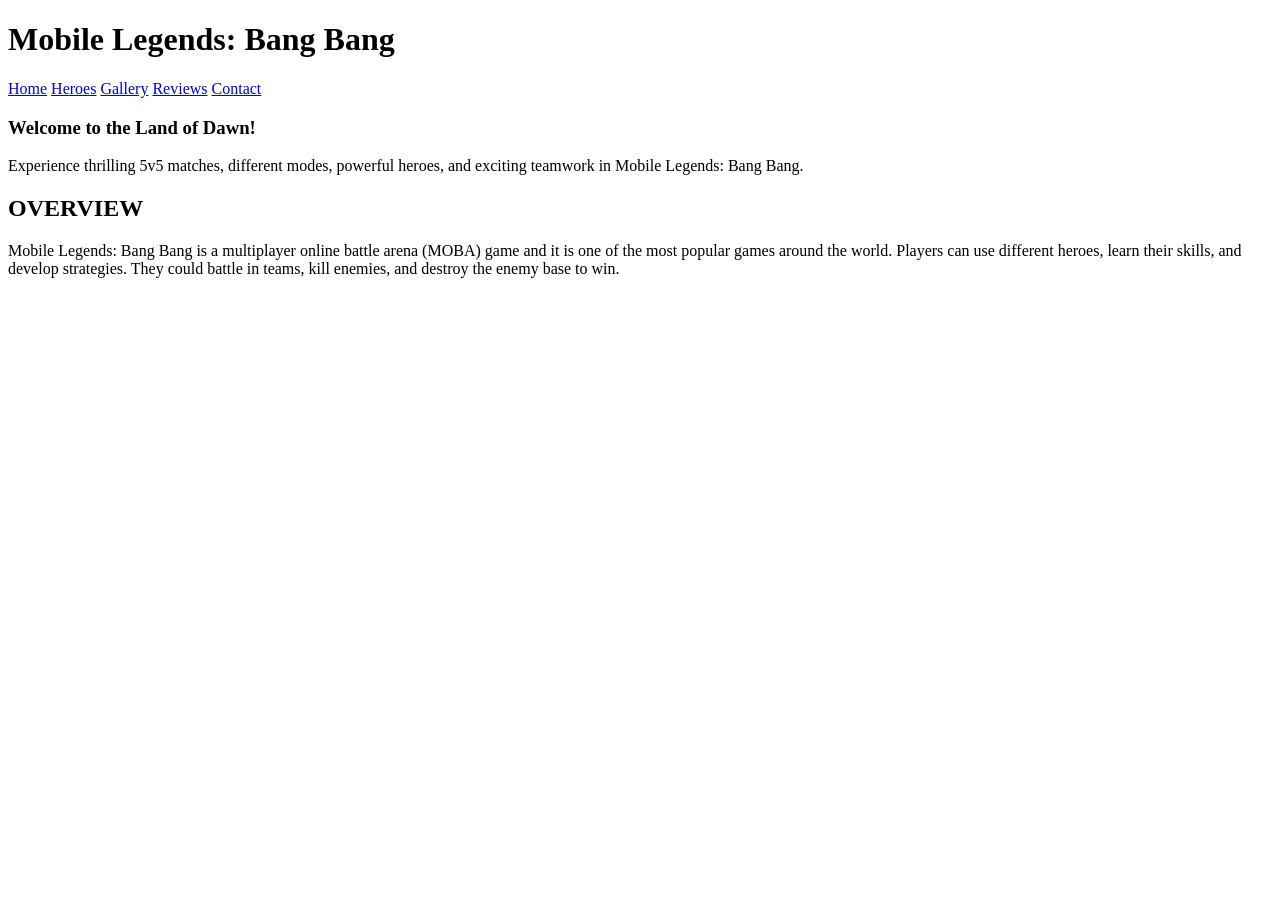
==== index.html @ 92091690 "HTML - Overview" ====
<!DOCTYPE html>
<html lang="en">
<head>
    <meta charset="UTF-8">
    <meta name="viewport" content="width=device-width, initial-scale=1.0">
    <title>Mobile Legends: Bang Bang</title>
</head>
<body>
    <header>
        <h1>Mobile Legends: Bang Bang</h1>
        <nav>
            <a href="index.html">Home</a>
            <a href="heroes.html">Heroes</a>
            <a href="gallery.html">Gallery</a>
            <a href="reviews.html">Reviews</a>
            <a href="contact.html">Contact</a>
        </nav>
    </header>

    <section class="hero">
        <article class="hero-text">
            <h1>Welcome to the Land of Dawn!</h1>
            <p>Experience thrilling 5v5 matches, different modes, 
            powerful heroes, and exciting teamwork in 
            Mobile Legends: Bang Bang.</p>
        </article>
    </section>

    <section id="overview" class="section">
        <h2>OVERVIEW</h2>
        <p>Mobile Legends: Bang Bang is a multiplayer online
        battle arena (MOBA) game and it is one of the most
        popular games around the world. Players can use different
        heroes, learn their skills, and develop strategies. They could
        battle in teams, kill enemies, and destroy the enemy 
        base to win.</p>
    </section>

</body>
</html>
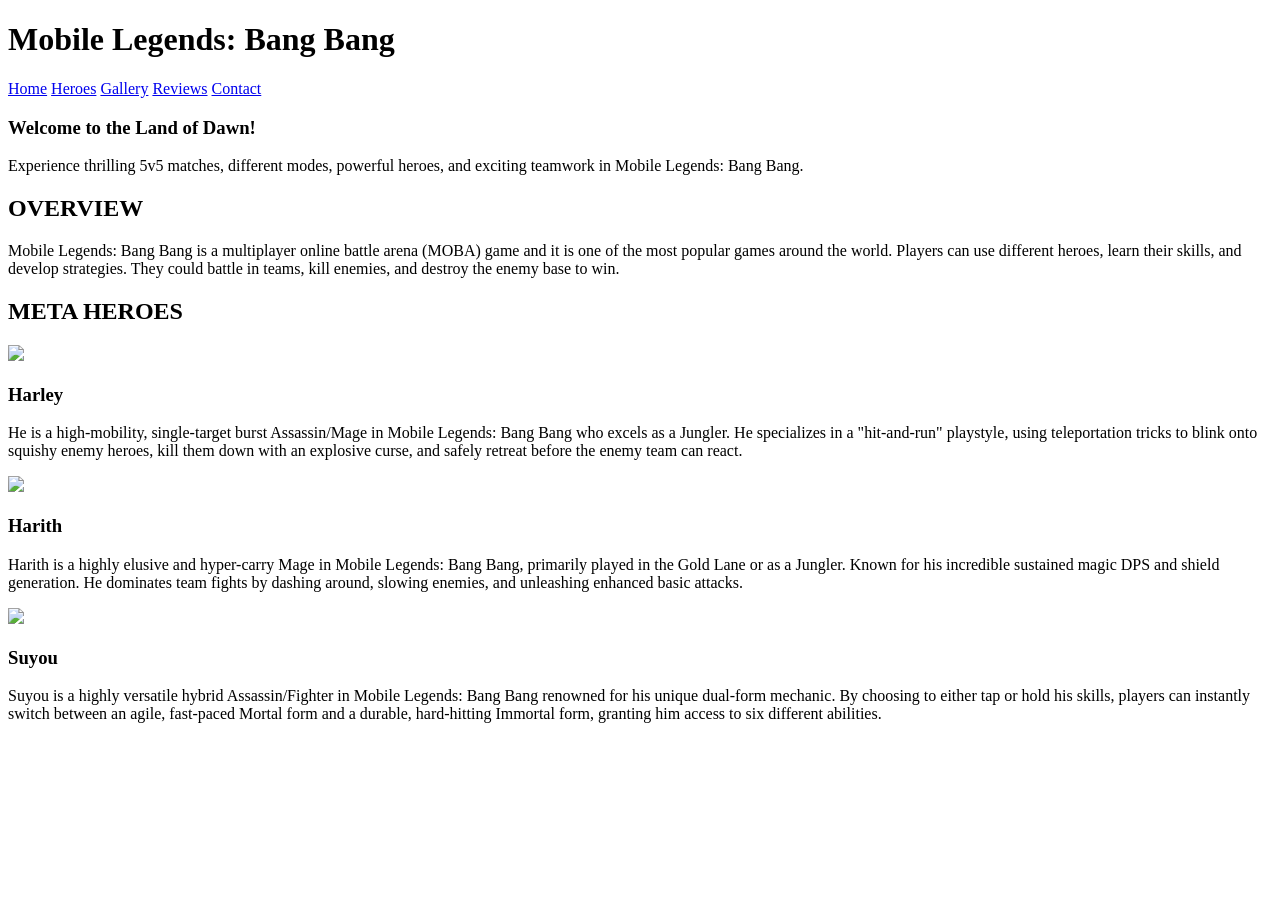
==== commit 5f61fd8a: "HTML - Featured Heroes" ====
--- a/index.html
+++ b/index.html
@@ -36,5 +36,41 @@
         base to win.</p>
     </section>
 
+    <section id="featured_heroes" class="section">
+        <h2>META HEROES</h2>
+        <div class="cards">
+            <article class="card">
+                <img src="images/harley-great-inventor.jpg">
+                <h3>Harley</h3>
+                <p>He is a high-mobility, single-target burst Assassin/Mage in 
+                Mobile Legends: Bang Bang who excels as a Jungler. 
+                He specializes in a "hit-and-run" playstyle, using 
+                teleportation tricks to blink onto squishy enemy heroes, 
+                kill them down with an explosive curse, and safely retreat 
+                before the enemy team can react.</p>
+            </article>
+
+            <article class="card">
+                <img src="images/harith-stardust.jpg">
+                <h3>Harith</h3>
+                <p>Harith is a highly elusive and hyper-carry Mage in Mobile Legends: 
+                Bang Bang, primarily played in the Gold Lane or as a Jungler. 
+                Known for his incredible sustained magic DPS and shield generation. 
+                He dominates team fights by dashing around, slowing enemies, and 
+                unleashing enhanced basic attacks.</p>
+            </article>
+
+            <article class="card">
+                <img src="images/suyou-sasuke-uchiha.jpg">
+                <h3>Suyou</h3>
+                <p>Suyou is a highly versatile hybrid Assassin/Fighter in Mobile 
+                Legends: Bang Bang renowned for his unique dual-form mechanic. 
+                By choosing to either tap or hold his skills, players can instantly
+                switch between an agile, fast-paced Mortal form and a durable, 
+                hard-hitting Immortal form, granting him access to six different 
+                abilities.</p>
+            </article>
+        </div>
+    </section>
 </body>
 </html>
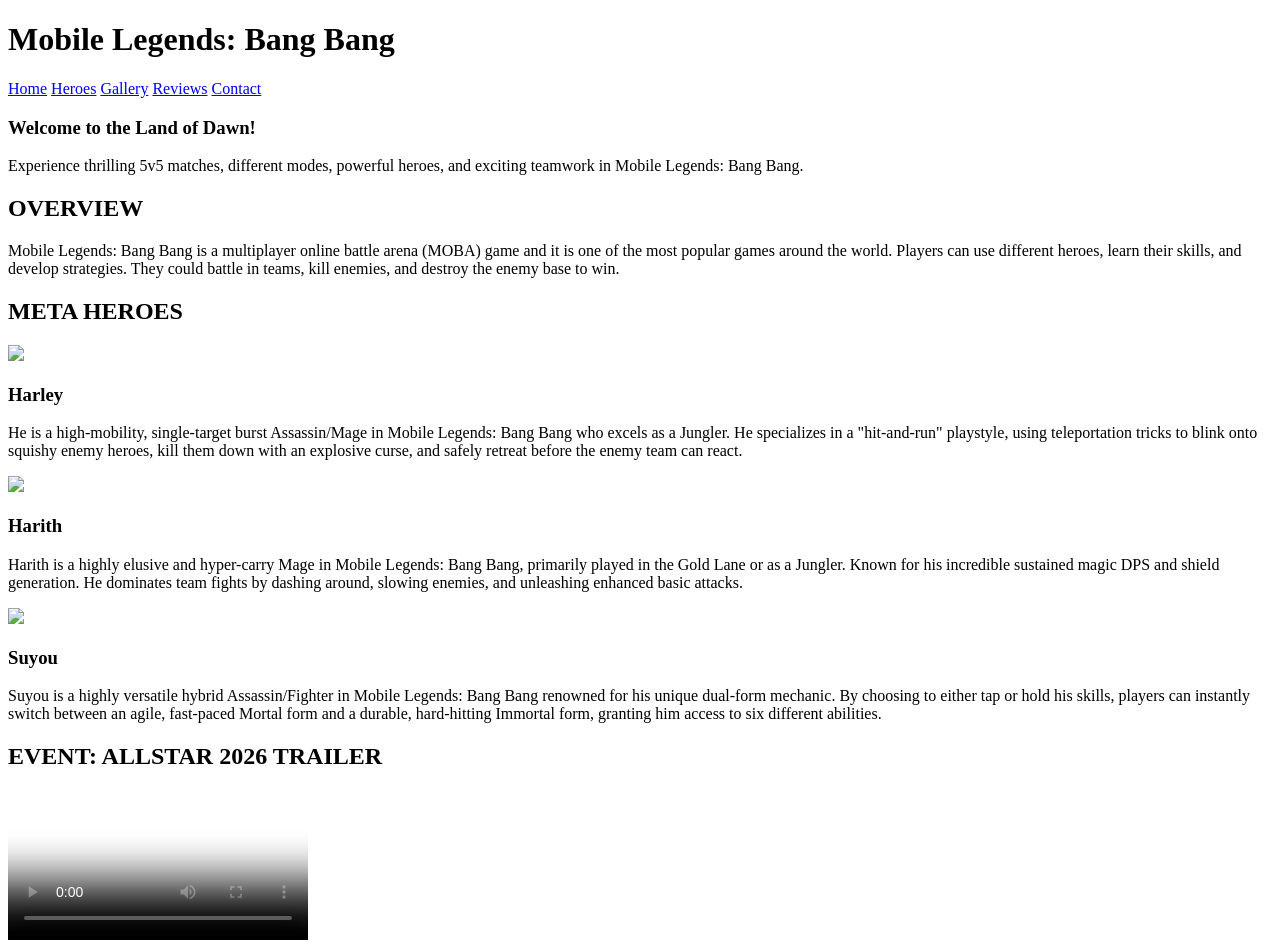
==== commit 74019f92: "HTML - Trailer Video" ====
--- a/index.html
+++ b/index.html
@@ -72,5 +72,15 @@
             </article>
         </div>
     </section>
+
+    <section id="video" class="section">
+        <h2>EVENT: ALLSTAR 2026 TRAILER</h2>
+        <div class="video-container">
+            <video controls poster="images/mlbb-all-star-2026.png">
+                <source src="videos/mlbb-allstar-trailer.mp4">
+                Your browser does not support the video tag.
+            </video>
+        </div>
+    </section>
 </body>
 </html>
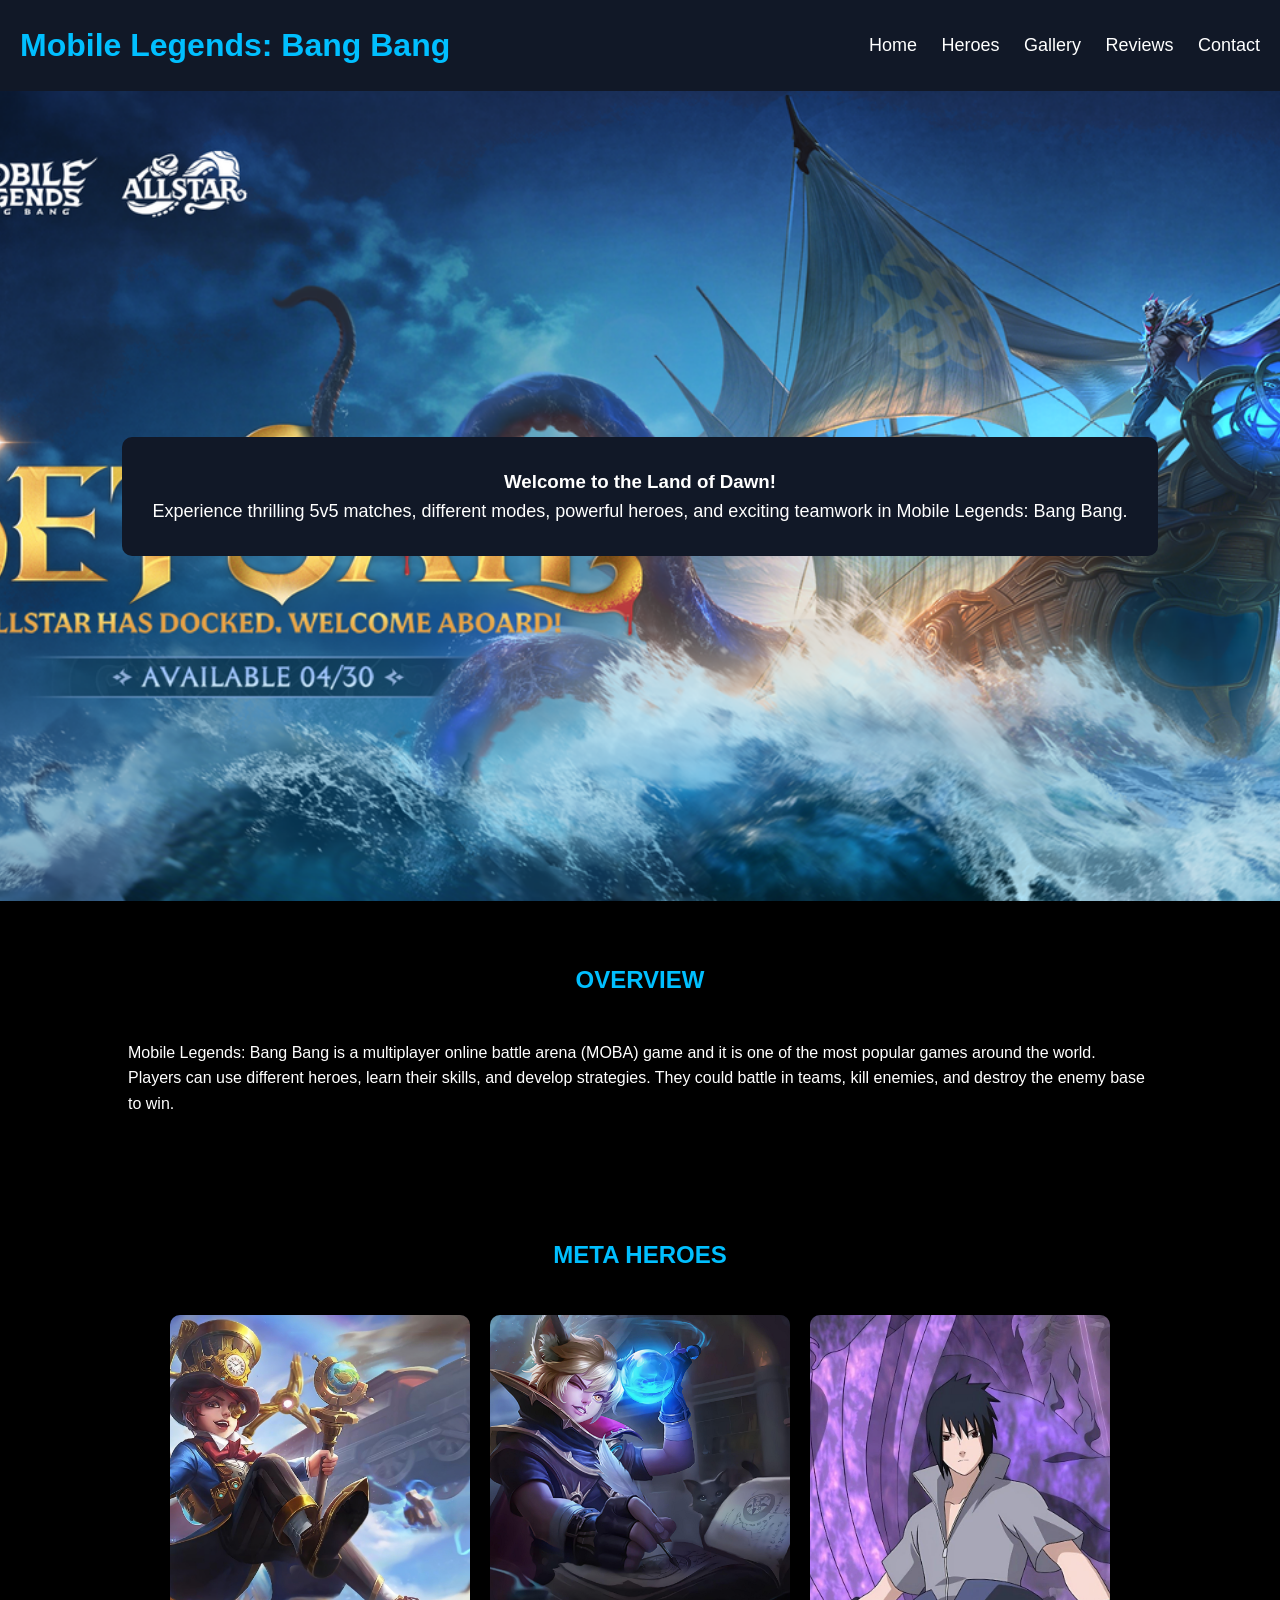
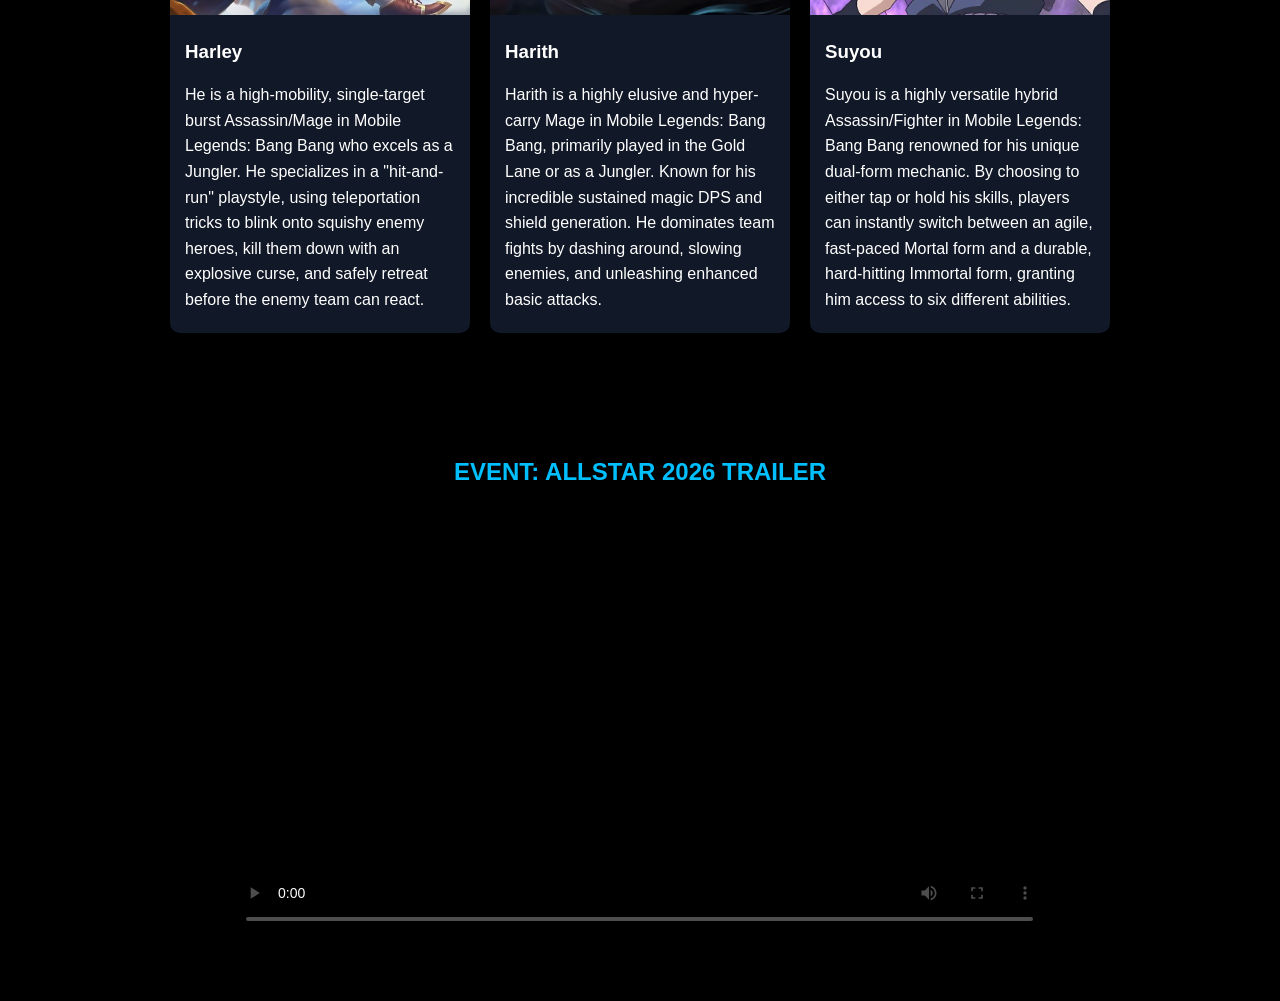
==== commit adc249c7: "HTML (Heroes Page) - Mage Heroes Adding images and description of mage heroes." ====
--- a/index.html
+++ b/index.html
@@ -4,6 +4,7 @@
     <meta charset="UTF-8">
     <meta name="viewport" content="width=device-width, initial-scale=1.0">
     <title>Mobile Legends: Bang Bang</title>
+    <link rel="stylesheet" href="style.css">
 </head>
 <body>
     <header>
--- a/style.css
+++ b/style.css
@@ -0,0 +1,124 @@
+* {
+    margin: 0;
+    padding: 0;
+    box-sizing: border-box;
+}
+
+body {
+    font-family: 'Franklin Gothic Medium', 'Arial Narrow', Arial, sans-serif;
+    background-color: black;
+    color: white;
+    line-height: 1.6;
+}
+
+header {
+    background-color: #111827;
+    padding: 20px;
+    display: flex;
+    justify-content: space-between;
+    align-items: center;
+    position: sticky;
+    top: 0;
+    z-index: 100;
+}
+
+header h1{
+    color:#00bfff;
+    font-size: 32px;
+}
+
+nav a{
+    color:white;
+    text-decoration: none;
+    margin-left: 20px;
+    font-size: 18px;
+    transition: 0.3s;
+}
+
+nav a hover{
+    color: #00bfff;
+}
+
+/* Hero Section */
+.hero {
+    height: 90vh;
+    background-image: url(images/set-sail-2026.png);
+    background-size: cover;
+    background-position: center;
+    display: flex;
+    justify-content: center;
+    align-items: center;
+    text-align: center;
+    padding: 20px;
+}
+
+.hero-text {
+    background-color: #111827;
+    padding: 30px;
+    border-radius: 10px;
+}
+
+.hero h2 {
+    font-size: 50px;
+    margin-bottom: 15px;
+}
+
+.hero p {
+    font-size: 18px;
+}
+
+/* General Sections */
+.section {
+    padding: 60px 10%;
+}
+
+.section h2 {
+    text-align: center;
+    margin-bottom: 40px;
+    color: #00bfff;
+}
+
+/* Hero Cards */
+.cards {
+    display: flex;
+    justify-content: center;
+    gap: 20px;
+    flex-wrap: wrap;
+}
+
+.card {
+    background-color: #111827;
+    width: 300px;
+    border-radius: 10px;
+    overflow: hidden;
+    transition: transform 0.3s;
+}
+
+.card:hover {
+    transform: translateX(-10px);
+}
+
+.card img {
+    width: 100%;
+    height: 300px;
+    object-fit: cover;
+}
+
+.card h3 {
+    padding: 15px
+}
+
+.card p {
+    padding: 0 15px 20px;
+}
+
+/* Video */
+.video-container {
+    display: flex;
+    justify-content: center;
+}
+
+video {
+    width: 80%;
+    border-radius: 10px;
+}
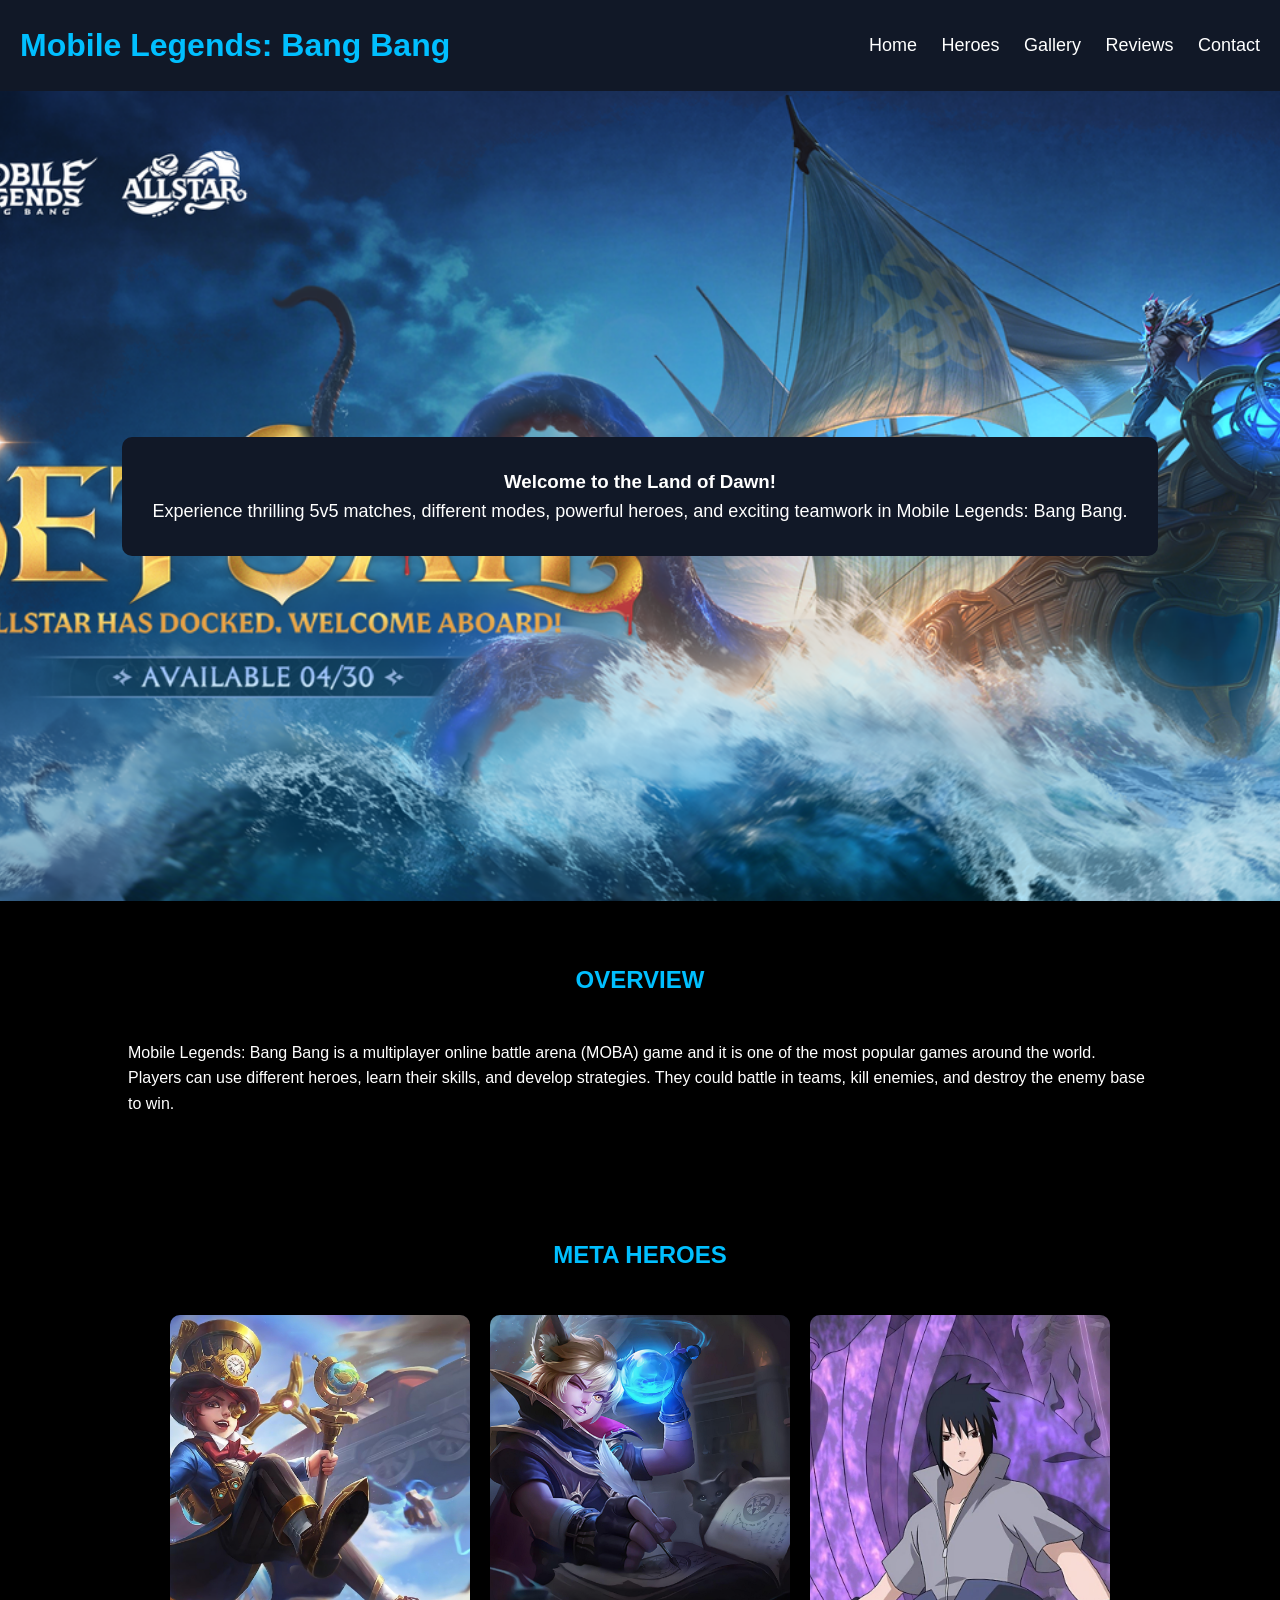
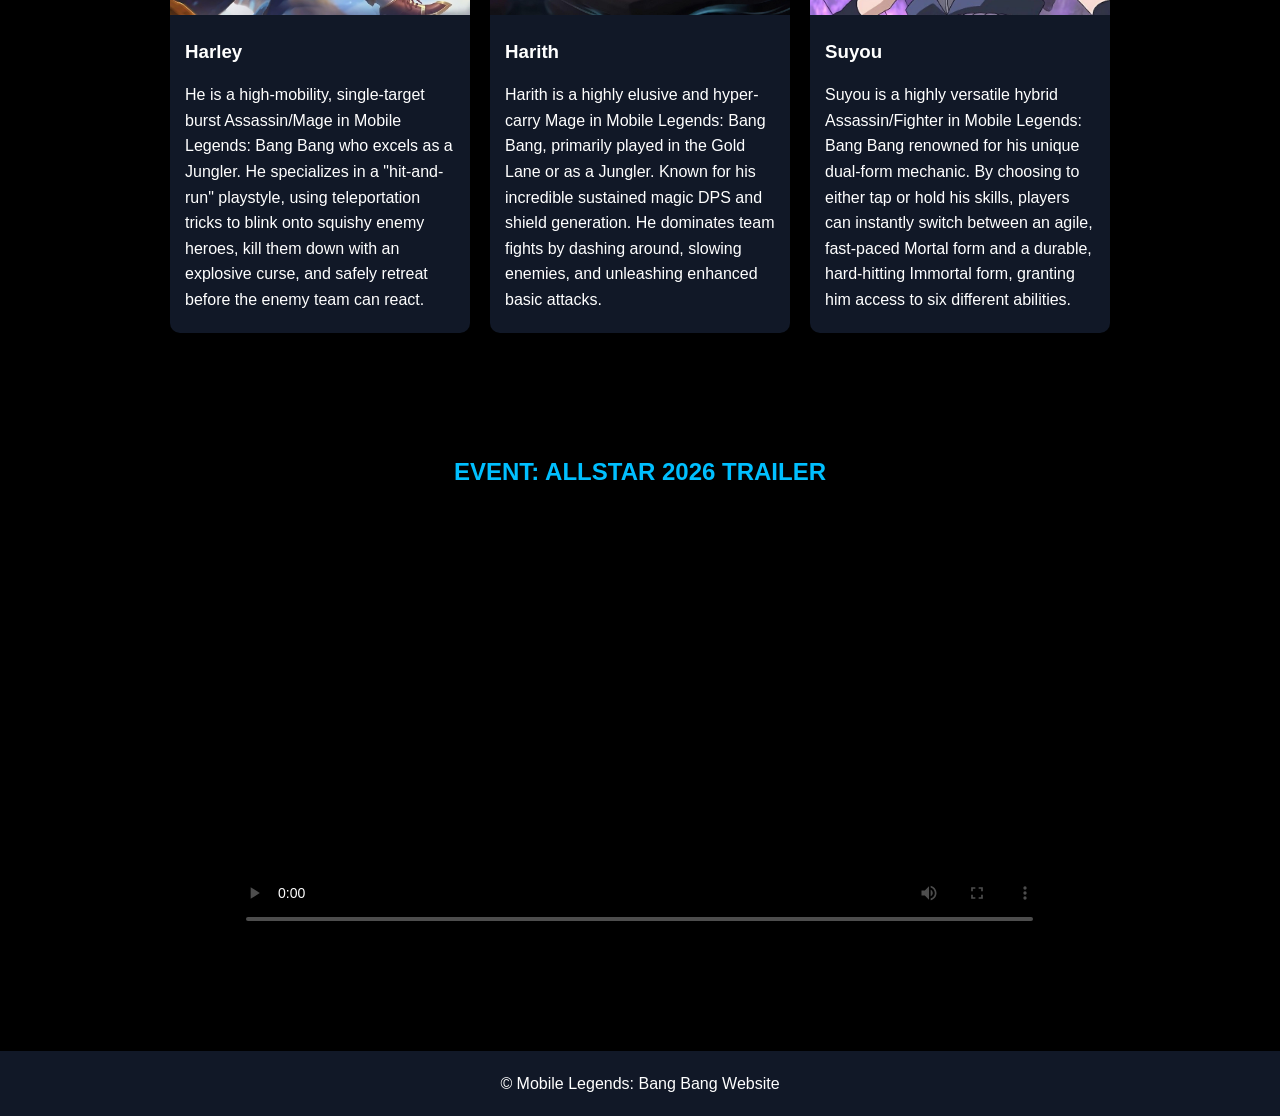
==== commit f40b8a16: "Header, Navigation Bar, Linking and Footer Added header via navigation bar, linked CSS to HTML, and " ====
--- a/index.html
+++ b/index.html
@@ -83,5 +83,9 @@
             </video>
         </div>
     </section>
+
+    <footer>
+        <p>© Mobile Legends: Bang Bang Website</p>
+    </footer>
 </body>
 </html>
--- a/style.css
+++ b/style.css
@@ -121,4 +121,12 @@
 video {
     width: 80%;
     border-radius: 10px;
+}
+
+/* Footer */
+footer {
+    background-color: #111827;
+    text-align: center;
+    padding: 20px;
+    margin-top: 50px;
 }
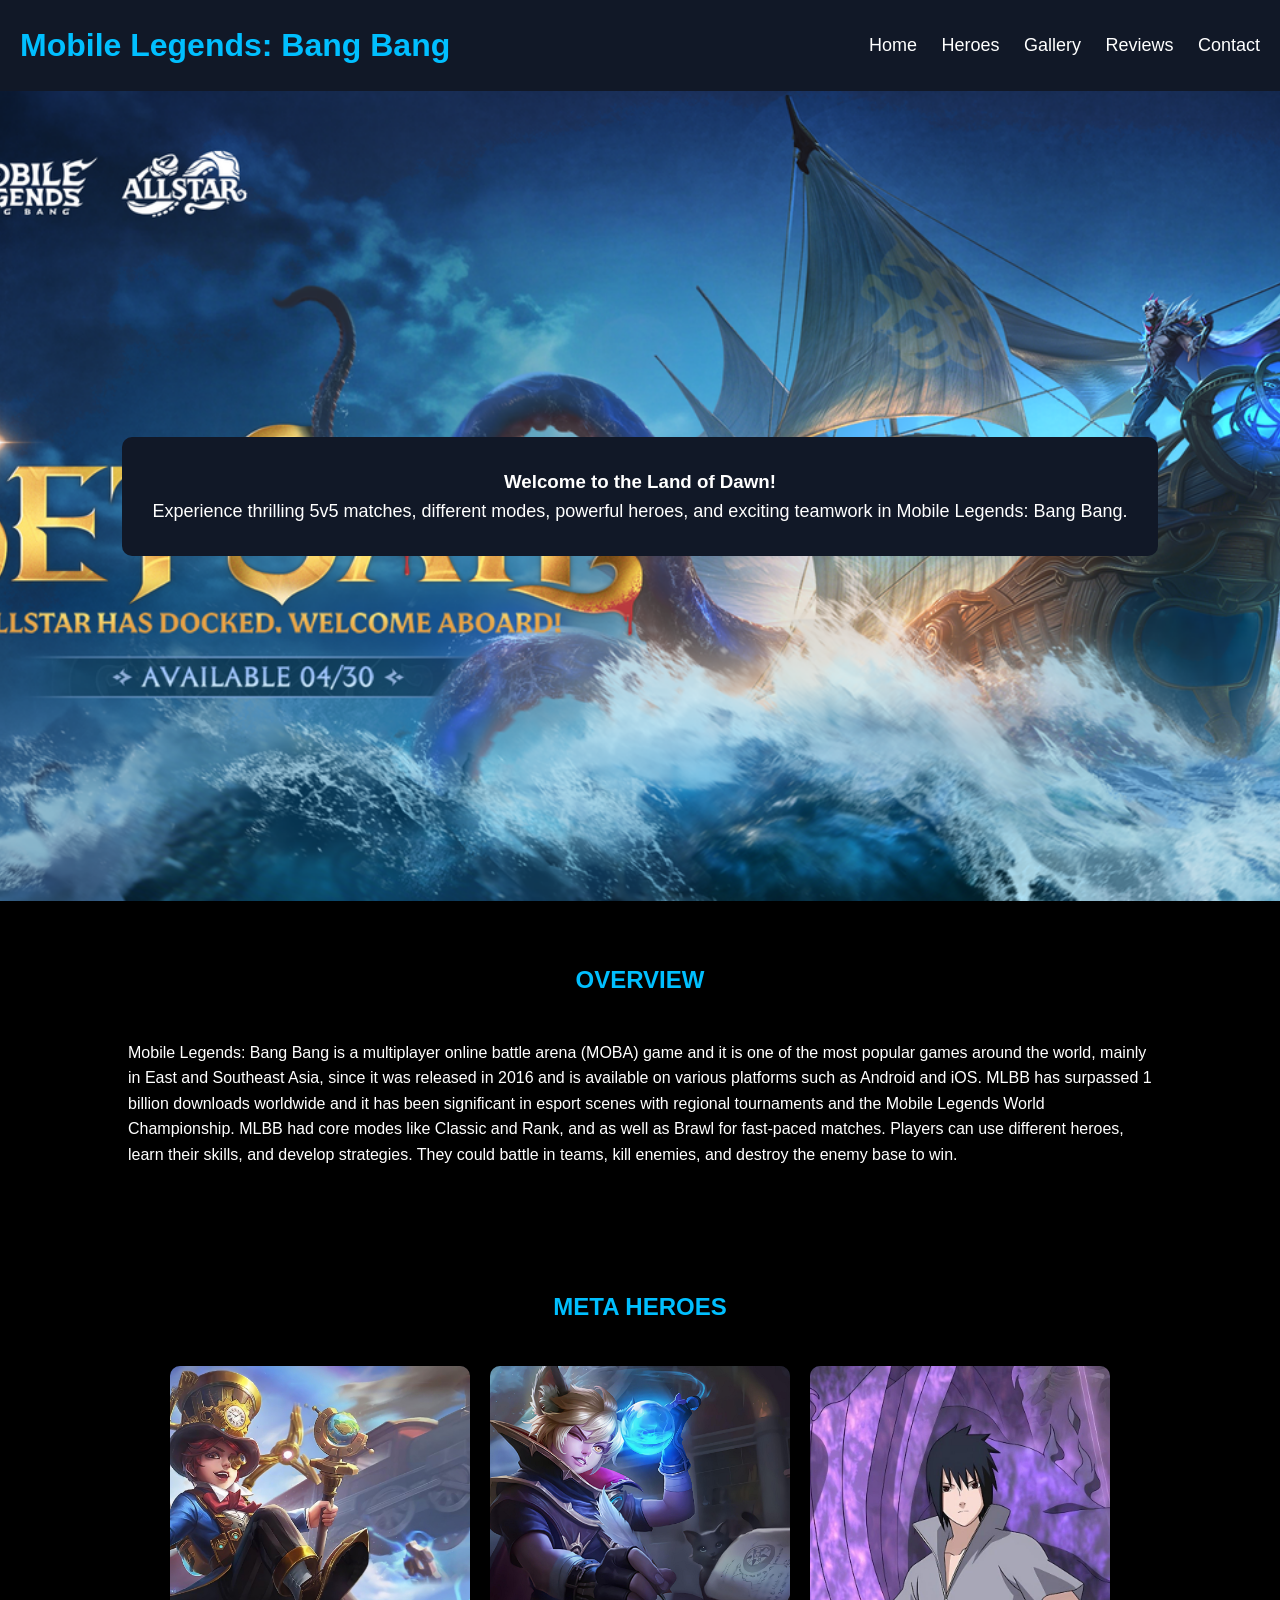
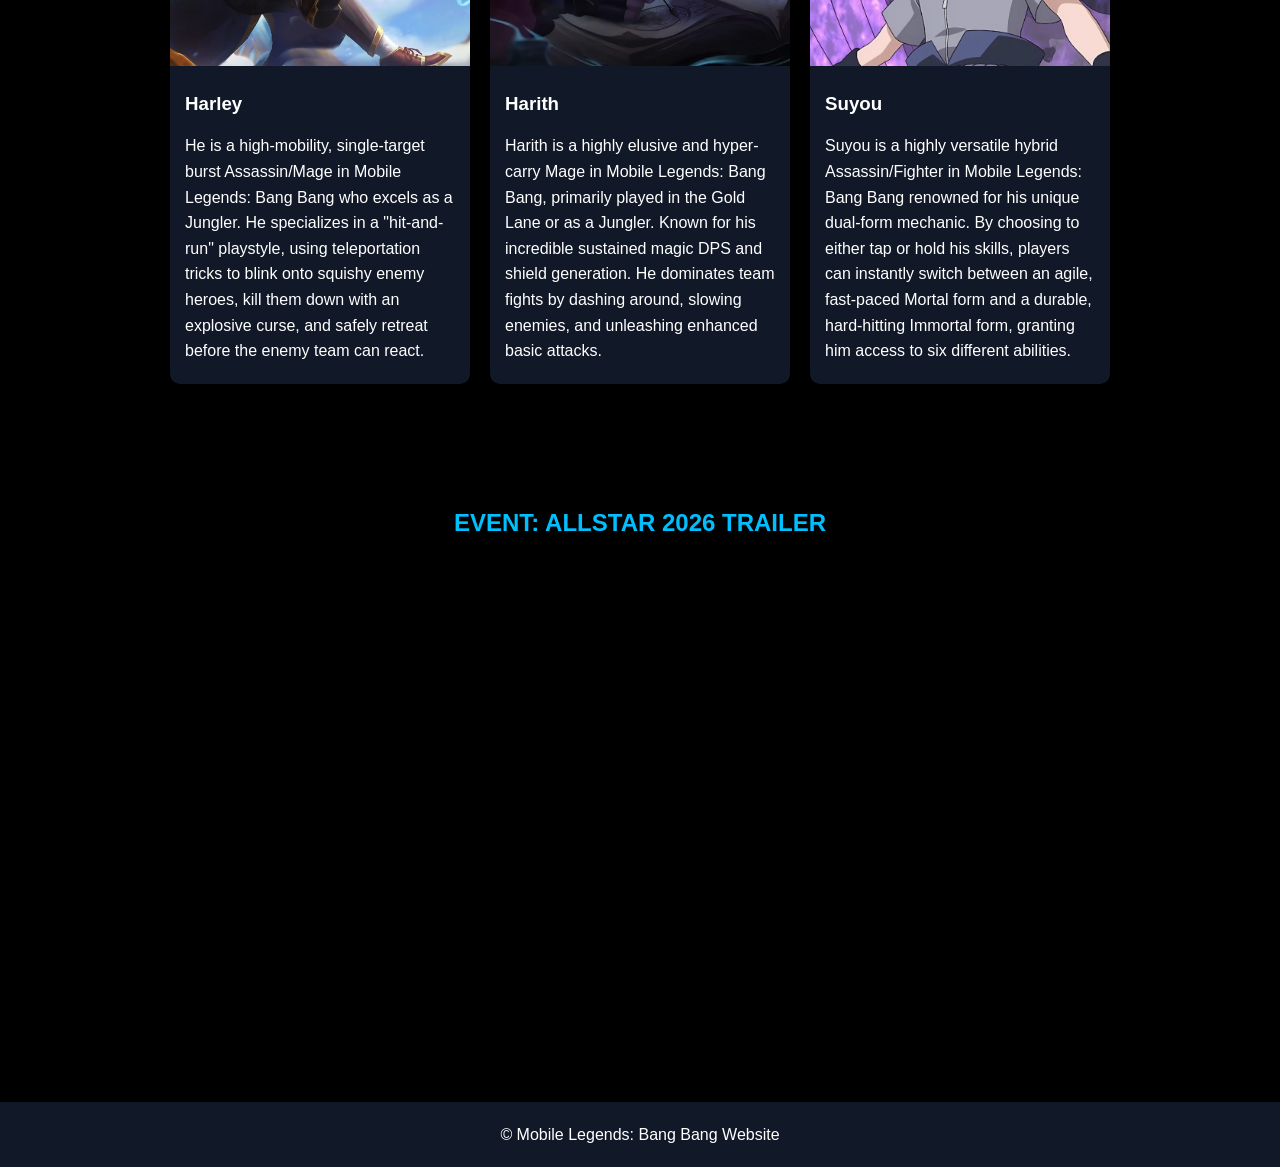
==== commit 5d638e38: "Additional Information of Overview I added additional information for the overview of the game." ====
--- a/index.html
+++ b/index.html
@@ -18,6 +18,7 @@
         </nav>
     </header>
 
+    <main>
     <section class="hero">
         <article class="hero-text">
             <h1>Welcome to the Land of Dawn!</h1>
@@ -31,7 +32,15 @@
         <h2>OVERVIEW</h2>
         <p>Mobile Legends: Bang Bang is a multiplayer online
         battle arena (MOBA) game and it is one of the most
-        popular games around the world. Players can use different
+        popular games around the world, mainly in East and 
+        Southeast Asia, since it
+        was released in 2016 and is available
+        on various platforms such as Android and iOS. MLBB has 
+        surpassed 1 billion downloads worldwide and it has been 
+        significant in esport scenes with regional tournaments and the 
+        Mobile Legends World Championship. MLBB had core modes like 
+        Classic and Rank, and as well as Brawl for fast-paced matches.
+        Players can use different
         heroes, learn their skills, and develop strategies. They could
         battle in teams, kill enemies, and destroy the enemy 
         base to win.</p>
@@ -83,6 +92,7 @@
             </video>
         </div>
     </section>
+    </main>
 
     <footer>
         <p>© Mobile Legends: Bang Bang Website</p>
--- a/style.css
+++ b/style.css
@@ -123,10 +123,109 @@
     border-radius: 10px;
 }
 
+
+/* Review boxes */
+.review-box {
+    background-color: #1f2937;
+    padding: 25px;
+    margin-bottom: 25px;
+    border-radius: 15px;
+    border-left: 5px solid #00bfff;
+}
+
+.review-box h3 {
+    margin-bottom: 10px;
+    color: #00bfff;
+}
+
+/* Gallery */
+.gallery {
+    display: flex;
+    flex-direction: column;
+    align-items: center;
+    gap: 40px;
+}
+
+.gallery img {
+    display: block;
+    width: 50%;
+    object-fit: cover;
+    border-radius: 15px;
+    transition: 0.3s;
+}
+
+.gallery img:hover {
+    transform: scale(1.05);
+}
+
 /* Footer */
 footer {
     background-color: #111827;
     text-align: center;
     padding: 20px;
     margin-top: 50px;
+}
+
+/* Contact Form */
+form {
+    max-width: 600px;
+    margin: auto;
+    display: flex;
+    flex-direction: column;
+}
+
+form label {
+    margin-top: 15px;
+    margin-bottom: 5px;
+}
+
+form input,
+form textarea {
+    padding: 12px;
+    border: none;
+    border-radius: 10px;
+    outline: none;
+    font-size: 16px;
+}
+
+form textarea {
+    resize: vertical;
+    min-height: 150px;
+}
+
+form button {
+    margin-top: 20px;
+    padding: 15px;
+    background-color: #00bfff;
+    color: white;
+    border: none;
+    border-radius: 10px;
+    cursor: pointer;
+    transition: 0.3s;
+    font-size: 18px;
+}
+
+form button:hover {
+    background-color: #009acd;
+}
+
+/* Responsive Design */
+@media (max-width: 768px) {
+    header {
+        flex-direction: column;
+    }
+    nav {
+        margin-top: 15px;
+    }
+    nav a {
+        display: inline-block;
+        margin: 10px;
+    }
+    hero h2 {
+        font-size: 18px;
+    }
+    video,
+    iframe {
+        width: 100%;
+    }
 }
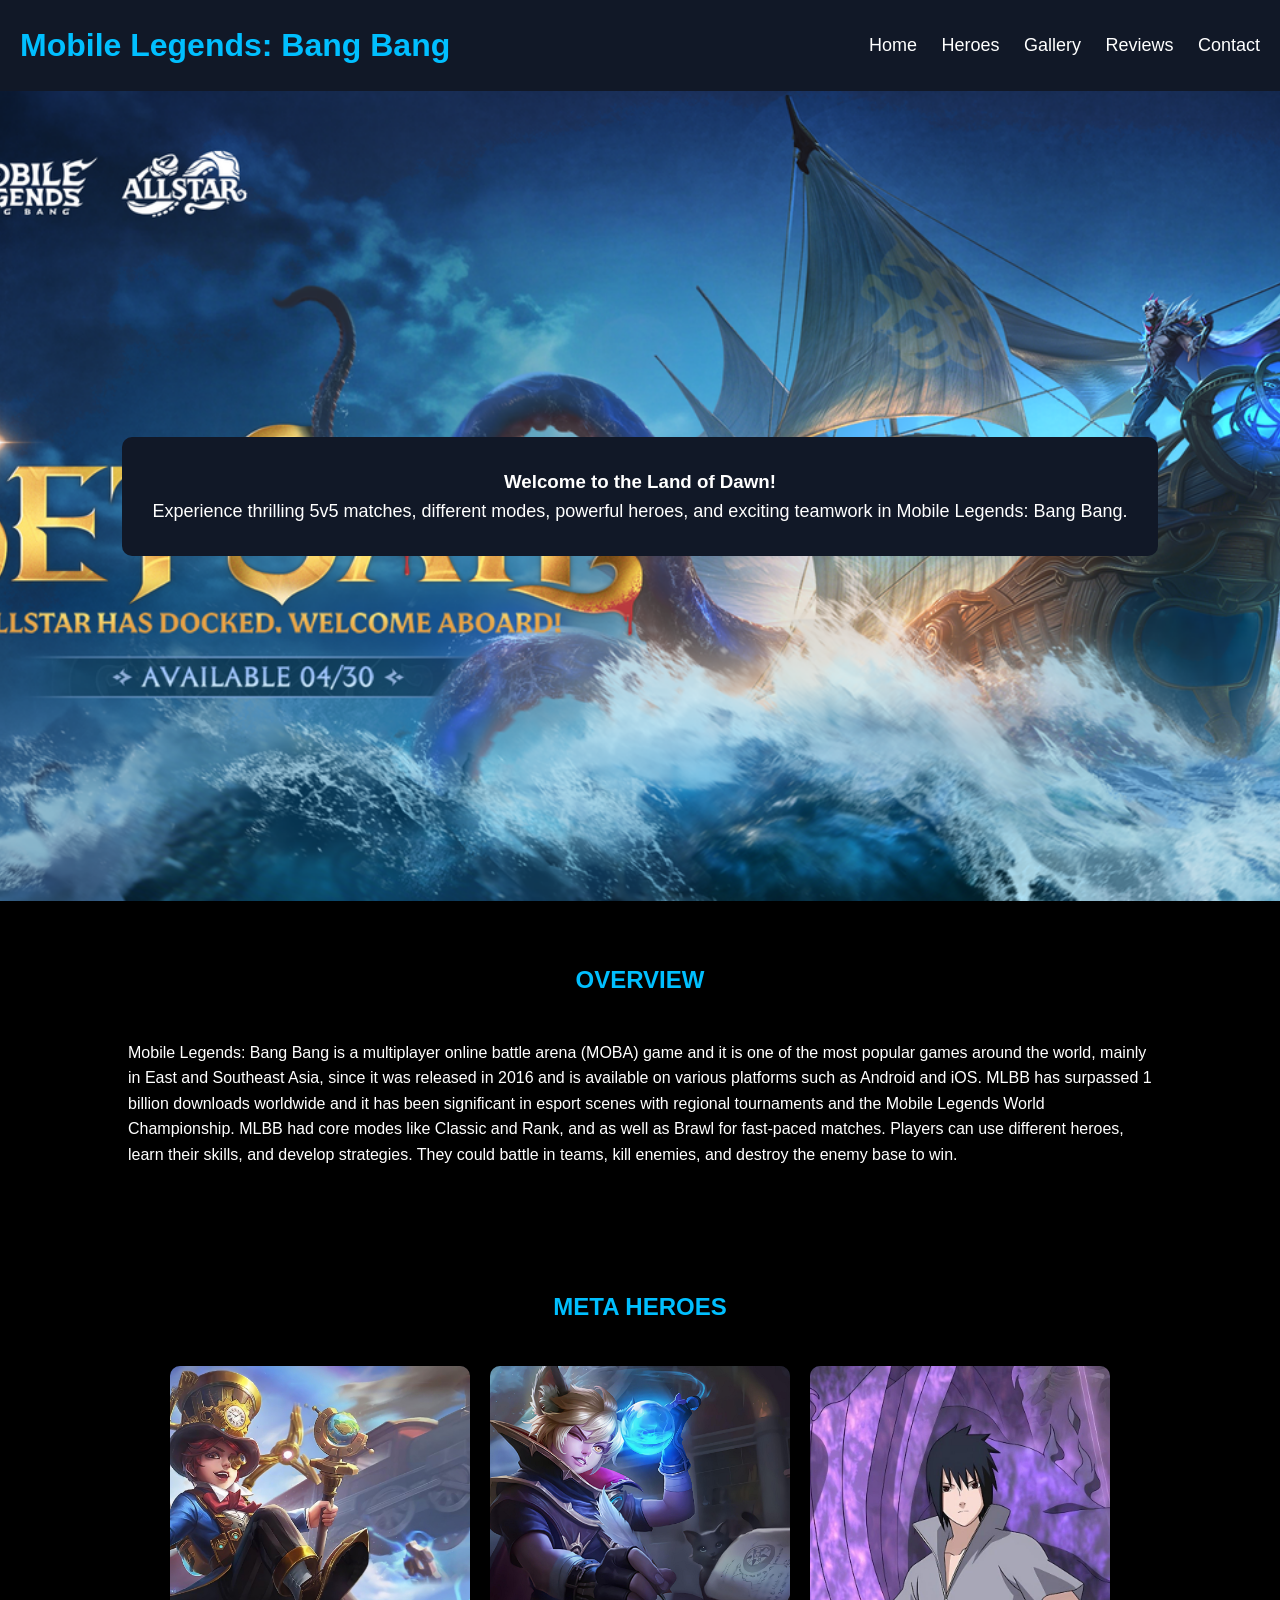
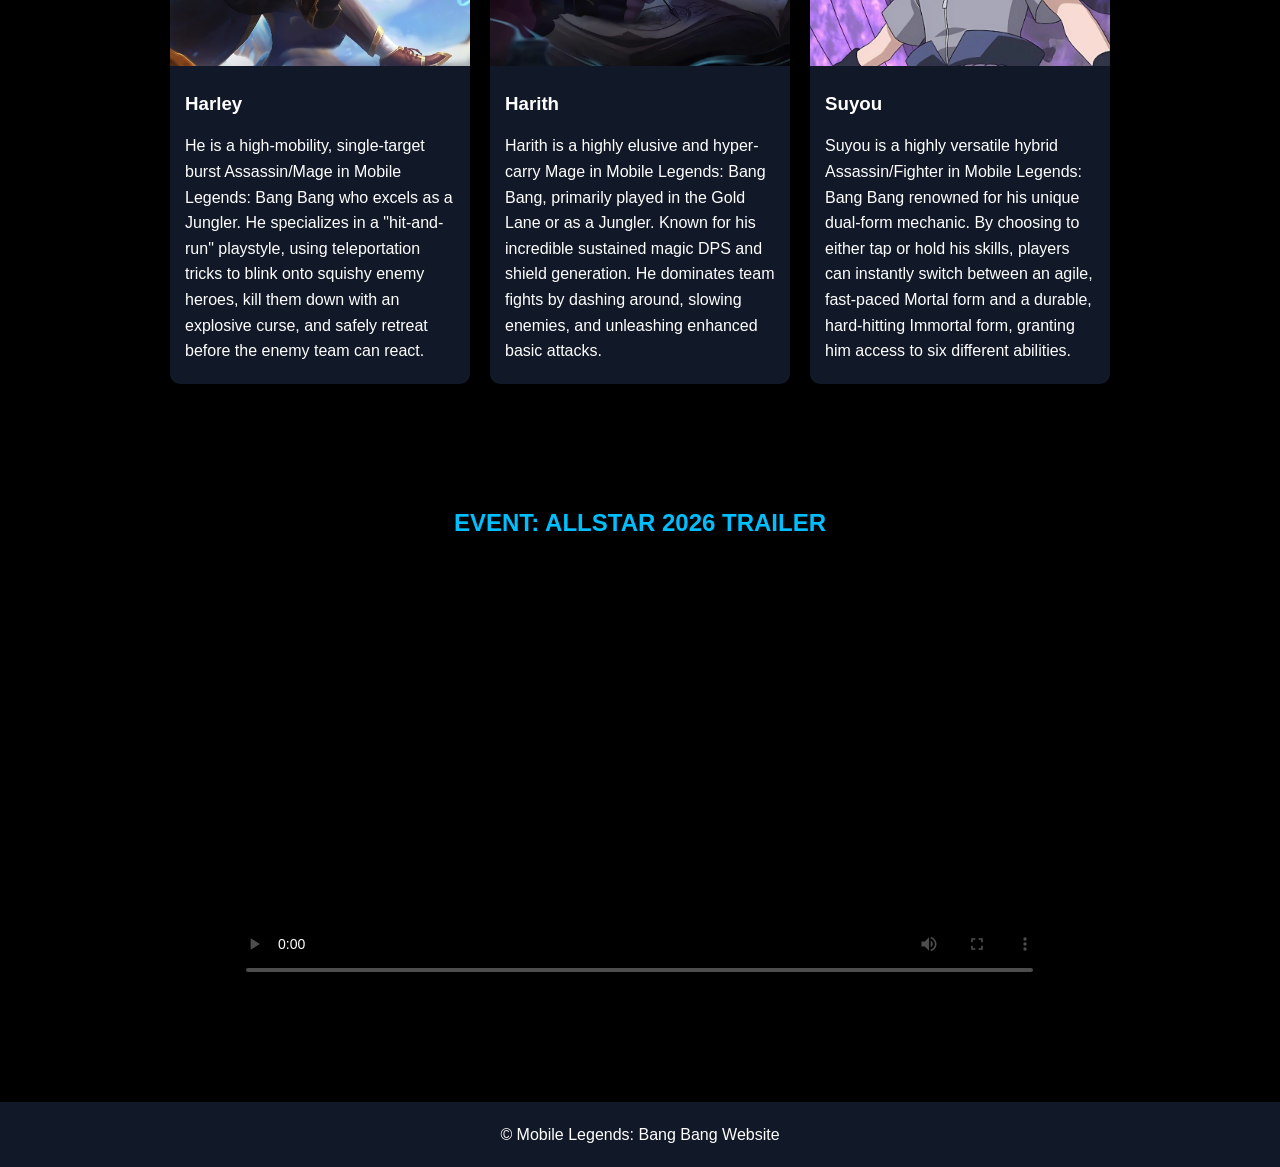
==== commit db596c8d: "Comments in HTML I added comments for further understanding of the codes." ====
--- a/index.html
+++ b/index.html
@@ -7,6 +7,7 @@
     <link rel="stylesheet" href="style.css">
 </head>
 <body>
+    <!-- Navigation bar of the website -->
     <header>
         <h1>Mobile Legends: Bang Bang</h1>
         <nav>
@@ -18,6 +19,7 @@
         </nav>
     </header>
 
+    <!-- Created main and section for the hero section with welcome message -->
     <main>
     <section class="hero">
         <article class="hero-text">
@@ -28,6 +30,7 @@
         </article>
     </section>
 
+    <!-- Created section for the overview -->
     <section id="overview" class="section">
         <h2>OVERVIEW</h2>
         <p>Mobile Legends: Bang Bang is a multiplayer online
@@ -46,9 +49,11 @@
         base to win.</p>
     </section>
 
+    <!-- Created section for the featured heroes -->
     <section id="featured_heroes" class="section">
         <h2>META HEROES</h2>
         <div class="cards">
+            <!-- Self-contained information for the featured heroes -->
             <article class="card">
                 <img src="images/harley-great-inventor.jpg">
                 <h3>Harley</h3>
@@ -83,6 +88,7 @@
         </div>
     </section>
 
+    <!-- Created section for the displayed video -->
     <section id="video" class="section">
         <h2>EVENT: ALLSTAR 2026 TRAILER</h2>
         <div class="video-container">
@@ -94,6 +100,7 @@
     </section>
     </main>
 
+    <!-- Created footer of the website -->
     <footer>
         <p>© Mobile Legends: Bang Bang Website</p>
     </footer>
